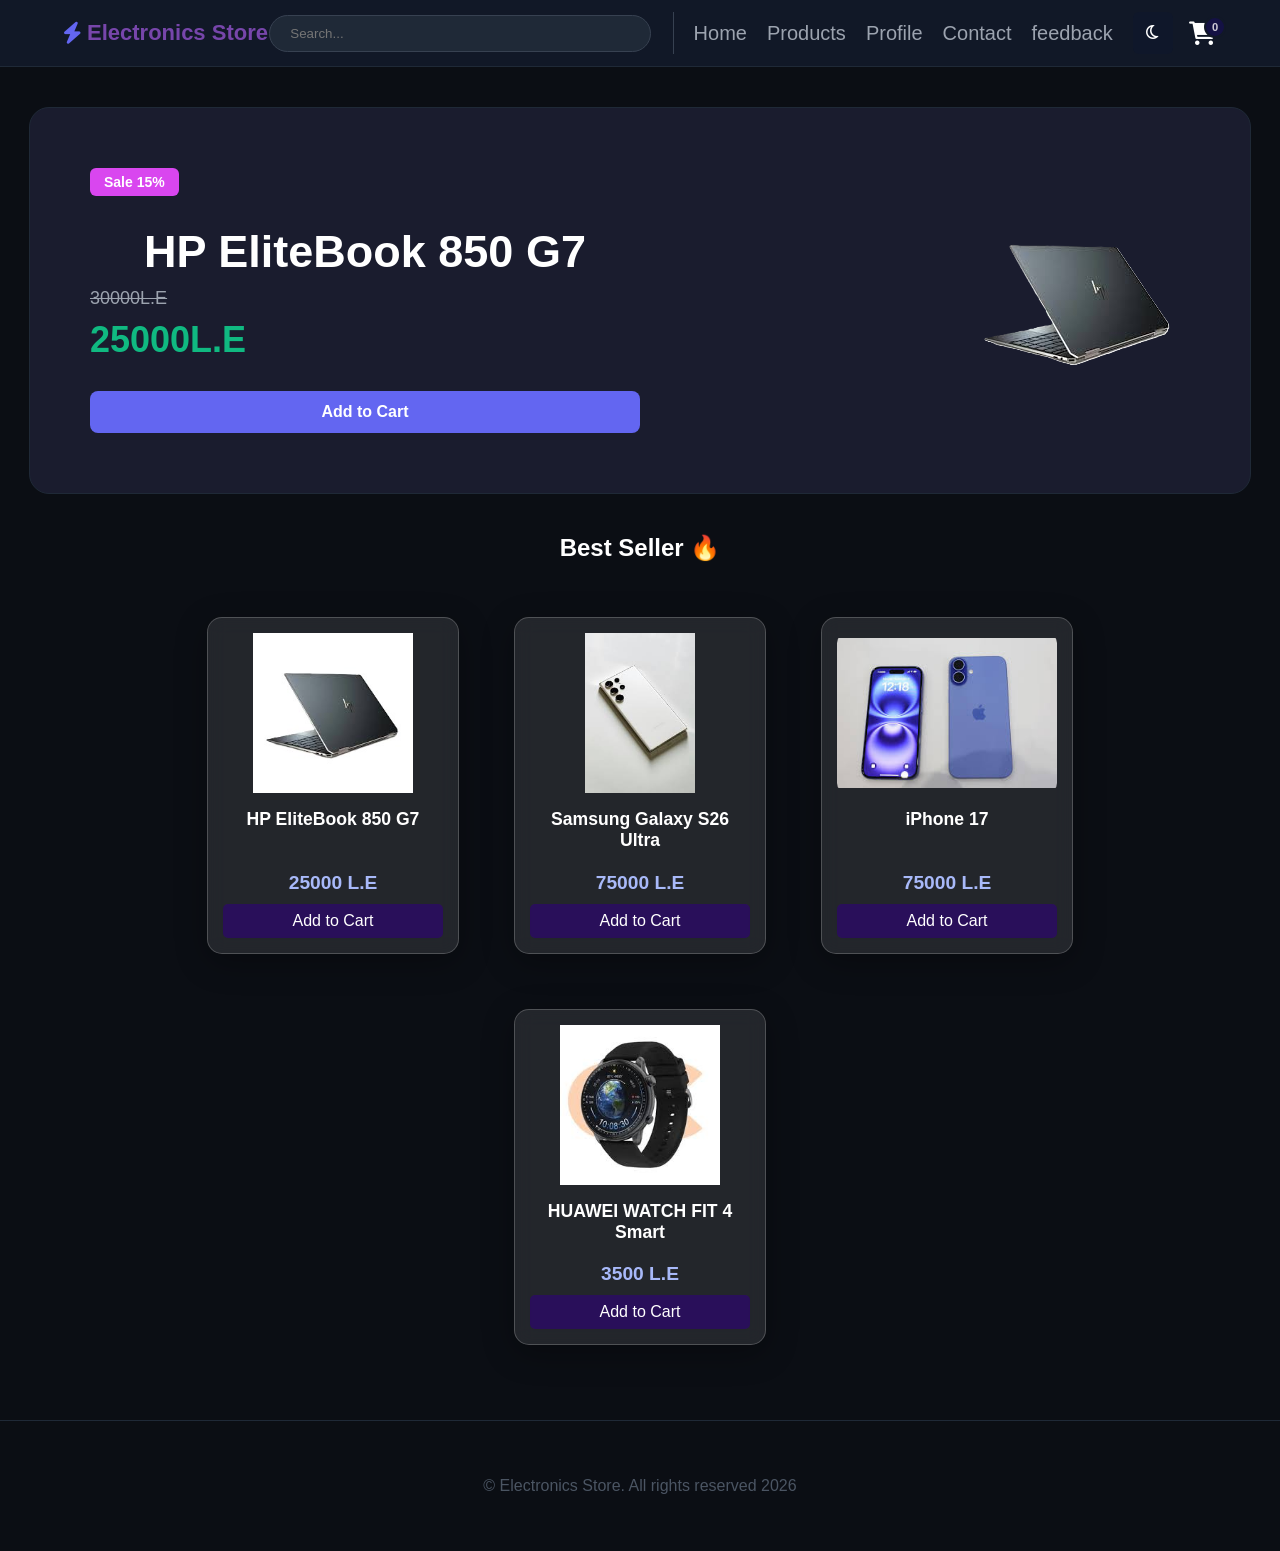
==== index.html @ 1440ccaf "first commit" ====
<!DOCTYPE html>
<html lang="en">

<head>
    <meta charset="UTF-8">
    <meta name="viewport" content="width=device-width, initial-scale=1.0">
    <title>Home</title>
    <link rel="stylesheet" href="css/style1.css">
</head>

<body>
    <header>

        <div class="logo" onclick="location.reload()">
            <i class="fas fa-bolt"></i>
            <span>Electronics Store</span>
        </div>


        <form action="product-details.html" method="GET" class="search-box">
            <input type="text" name="q" id="searchInput" placeholder="Search...">
        </form>


        <nav>
            <ul>
                <section>
                    <li><a href="index.html">Home</a></li>
                    <li><a href="product-details.html">Products</a></li>
                    <li><a href="profile.html">Profile</a></li>
                    <li><a href="contact.html">Contact</a></li>
                    <li><a href="feedback.html">feedback</a></li>
                    <li><button class="mode"><i class="fa-regular fa-moon"></i></button></li>
                </section>

            </ul>
        </nav>

        <section>
            <li style="list-style: none;">
                <a href="cart.html" class="cart-link" aria-label="Cart">
                    <i class="fas fa-shopping-cart"></i>
                    <span id="cart-count">0</span>
                </a>
            </li>
        </section>

    </header>

    <main>
        <section class="sale-banner" id="special-sale">
            <div class="sale-content">
                <div class="sale-badge">Sale 15%</div>
                <h2 id="sale-product-name">HP EliteBook 850 G7</h2>
                <p class="old-price">30000L.E</p>
                <p class="new-price">25000L.E</p>
                <button class="buy-now" onclick="addToCart(1)">Add to Cart</button>
            </div>
            <div class="sale-image">
                <img src="images/imag7i890o09es.png" alt="Sale Product">
            </div>
        </section>

        <h2 class="section-title"> Best Seller 🔥</h2>

        <div id="bestSellerContainer" class="cards-container"></div>

        <section id="all">
            <div id="all-products"></div>
        </section>

        <div id="laptops" style="display:none;"></div>
        <div id="phones" style="display:none;"></div>
        <div id="watches" style="display:none;"></div>
        <div id="power" style="display:none;"></div>
    </main>


    <footer>
        <p>© Electronics Store. All rights reserved 2026</p>
    </footer>

    <script src="script2.js"></script>
    <script src="script.js"></script>

</body>

</html>
---- css/style1.css ----
﻿@import url('https://cdnjs.cloudflare.com/ajax/libs/font-awesome/6.0.0/css/all.min.css');

.product-card {
    background: var(--card-bg);
    border-radius: 15px;
    padding: 20px;
    text-align: center;
    border: 1px solid #334155;
    transition: 0.3s;
    position: relative;
}

.product-card:hover {
    border-color: var(--primary);
    transform: translateY(-5px);
}

.product-card img {
    width: 100%;
    height: 180px;
    object-fit: contain;
    margin-bottom: 15px;
}

.price {
    color: var(--accent);
    font-size: 1.3rem;
    font-weight: bold;
    margin: 10px 0;
}


.qty-input-container {
    display: flex;
    justify-content: center;
    align-items: center;
    gap: 10px;
    margin-bottom: 15px;
}

.qty-btn {
    background: #334155;
    border: none;
    color: white;
    width: 30px;
    height: 30px;
    border-radius: 5px;
    cursor: pointer;
}

.qty-num {
    width: 40px;
    text-align: center;
    background: none;
    border: 1px solid #334155;
    color: white;
    border-radius: 5px;
    padding: 5px;
}

button.add-to-cart {
    background: var(--primary);
    color: white;
    border: none;
    padding: 12px;
    border-radius: 8px;
    cursor: pointer;
    width: 100%;
    font-weight: bold;
}


#cart-modal {
    display: none;
    position: fixed;
    top: 50%;
    left: 50%;
    transform: translate(-50%, -50%);
    background: var(--card-bg);
    padding: 30px;
    border-radius: 20px;
    z-index: 2000;
    width: 90%;
    max-width: 450px;
    box-shadow: 0 0 50px rgba(0, 0, 0, 0.8);
    overflow-y: auto;
    max-height: 90vh;
}

.input-group {
    margin-bottom: 15px;
}

.input-group input,
.input-group select {
    width: 95%;
    padding: 12px;
    border-radius: 8px;
    border: 1px solid #334155;
    background: #0f172a;
    color: white;
}

.discount-badge {
    background: #10b981;
    color: white;
    padding: 5px 10px;
    border-radius: 5px;
    font-size: 0.8rem;
    margin-top: 10px;
    display: inline-block;
}

.cart-link {
    position: relative;
    display: inline-flex;
    align-items: center;
    text-decoration: none;
    color: #fff !important;
    font-size: 1.5rem;
    margin-left: 15px;
}

#cart-count {
    position: absolute;
    top: -5px;
    right: -10px;
    background: #141144;
    color: rgb(204, 200, 213);
    font-size: 0.7rem;
    width: 18px;
    height: 18px;
    border-radius: 50%;
    display: flex;
    align-items: center;
    justify-content: center;
    font-weight: bold;
    border: 2px solid #111827;
}


body {
    margin: 0;
    font-family: 'Inter', sans-serif;
    background: #0b0e14;
    color: #fff;
}

.white {
    background: #fff;

}

header {
    background: #111827;
    display: flex;
    justify-content: space-between;
    align-items: center;
    padding: 12px 5%;
    border-bottom: 1px solid #1f2937;
    width: 100%;
    box-sizing: border-box;
}



header nav {
    display: flex;
    justify-content: center;
}



header div {
    display: flex;
    align-items: center;
    gap: 6px;
    font-size: 22px;
    font-weight: bold;
    color: #6366f1;
    cursor: pointer;
}

header div span:last-child {
    color: #7746ab;
}

header form {
    display: flex;
    align-items: center;
    background: #1f2937;
    border: 1px solid #374151;
    border-radius: 50px;
    padding: 5px 15px;
    width: 350px;
}

header form input {
    flex: 1;
    background: none;
    border: none;
    outline: none;
    color: #fff;
    padding: 5px;
}

header form button {
    background: none;
    border: none;
    color: #9ca3af;
    cursor: pointer;
}

header nav ul {
    display: flex;
    align-items: center;
    list-style: none;
    margin: 0;
    padding: 0;
}

header nav ul section {
    display: flex;
    align-items: center;
    gap: 20px;
}

header nav ul li a {
    text-decoration: none;
    color: #9ca3af;
    font-size: 14px;
    font-weight: 500;
    transition: 0.3s;
}

header nav ul li a:hover {
    color: #fff;
}

header nav ul section:last-child {
    margin-left: 20px;
    padding-left: 20px;
    border-left: 1px solid #374151;
}


header.no-search nav {
    flex: 1;
    display: flex;
    justify-content: center;
}

header.no-search nav ul section {
    gap: 40px;
}

header.no-search nav ul section:last-child {
    border-left: none;
    margin-left: 0;
    padding-left: 0;
}

header nav ul section:last-child a {
    font-size: 20px;
    position: relative;
}


.category-nav {
    display: flex;
    justify-content: center;
    gap: 15px;
    margin: 30px 0;
    flex-wrap: wrap;
}

.category-nav a {
    padding: 10px 25px;
    border-radius: 50px;
    background: rgba(255, 255, 255, 0.05);
    border: 1px solid rgba(255, 255, 255, 0.1);
    color: #6567d7;
    text-decoration: none;
    font-weight: 500;
    transition: all 0.3s ease;
}

.category-nav a:hover {
    background: rgba(255, 255, 255, 0.1);
    color: white;
}

.category-nav a.active {
    background: #6366f1;
    color: rgb(255, 255, 255);
    border-color: #6366f1;
    box-shadow: 0 4px 15px rgba(75, 57, 195, 0.4);
}


.sale-banner {
    background: #1a1c2e;
    margin: 40px auto;
    max-width: 1100px;
    border-radius: 20px;
    padding: 60px;
    display: flex;
    align-items: center;
    justify-content: space-between;
    border: 1px solid #1f2937;
    text-align: left;
}

.sale-content {
    flex: 1;
}


.sale-badge {
    background-color: #d946ef;
    color: white;
    padding: 6px 14px;
    border-radius: 6px;
    font-weight: bold;
    font-size: 14px;
    display: inline-block;
    margin-bottom: 20px;
}

#sale-product-name {
    font-size: 45px;
    margin: 10px 0;
    font-weight: 800;
    color: #fff;
}

.old-price {
    color: #9ca3af;
    text-decoration: line-through;
    font-size: 18px;
    margin: 5px 0;
}

.new-price {
    color: #10b981;
    font-size: 36px;
    font-weight: bold;
    margin: 10px 0 30px 0;
}

.buy-now {
    background-color: #6366f1;
    color: white;
    border: none;
    padding: 12px 30px;
    font-size: 16px;
    font-weight: 600;
    border-radius: 8px;
    cursor: pointer;
    transition: 0.3s ease;
}

.buy-now:hover {
    background-color: #4f46e5;
    transform: translateY(-2px);
}


.sale-image {
    flex: 1;
    display: flex;
    justify-content: flex-end;
}


.section-title {
    text-align: center;
    max-width: 1100px;
    margin: 40px auto 20px;
    font-size: 24px;
}


.cards-container {
    display: flex;
    justify-content: center;
    gap: 25px;
    flex-wrap: wrap;
    padding: 20px 5%;
}



footer {
    text-align: center;
    padding: 40px;
    border-top: 1px solid #1f2937;
    color: #4b5563;
    width: 100%;
    box-sizing: border-box;
}


main section h2 {
    text-align: center;
    margin: 30px auto;
}

main section div[id$='-products'] {
    display: flex;
    justify-content: center;
    flex-wrap: wrap;
    gap: 25px;
    padding: 20px 0;
}


header.no-search nav {
    flex: 1;
    display: flex;
    justify-content: center;
}

header.no-search nav ul section {
    gap: 40px;
}

header.no-search nav ul section:last-child {
    border-left: none !important;
    margin-left: 0 !important;
    padding-left: 0 !important;
}

button {
    width: 100%;
    background-color: #0f172a;
    color: white;
    padding: 12px;
    border: none;
    border-radius: 6px;
    cursor: pointer;
    font-size: 16px;
}
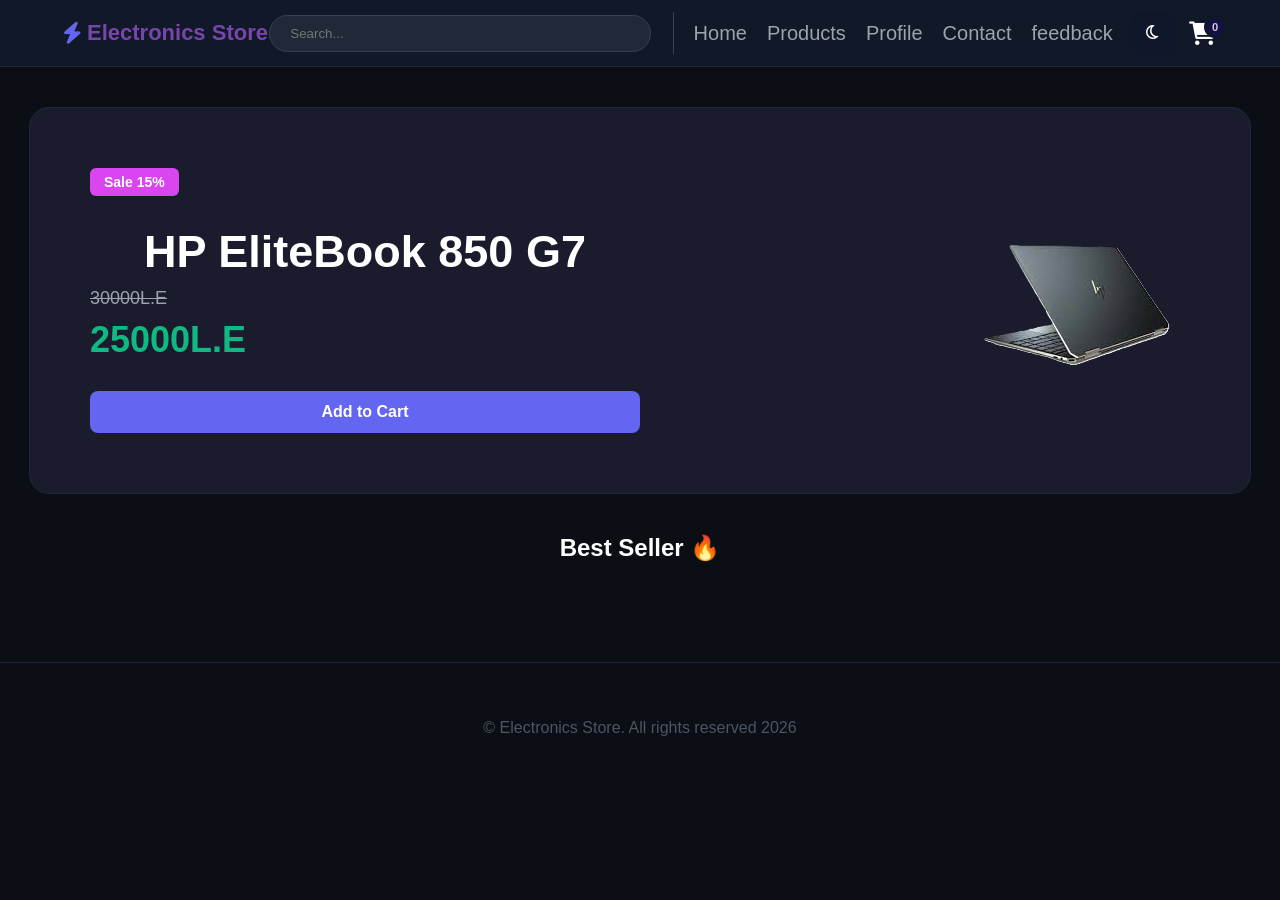
==== commit d043e62c: "Add files via upload" ====
--- a/index.html
+++ b/index.html
@@ -1,88 +1,88 @@
-<!DOCTYPE html>
-<html lang="en">
-
-<head>
-    <meta charset="UTF-8">
-    <meta name="viewport" content="width=device-width, initial-scale=1.0">
-    <title>Home</title>
-    <link rel="stylesheet" href="css/style1.css">
-</head>
-
-<body>
-    <header>
-
-        <div class="logo" onclick="location.reload()">
-            <i class="fas fa-bolt"></i>
-            <span>Electronics Store</span>
-        </div>
-
-
-        <form action="product-details.html" method="GET" class="search-box">
-            <input type="text" name="q" id="searchInput" placeholder="Search...">
-        </form>
-
-
-        <nav>
-            <ul>
-                <section>
-                    <li><a href="index.html">Home</a></li>
-                    <li><a href="product-details.html">Products</a></li>
-                    <li><a href="profile.html">Profile</a></li>
-                    <li><a href="contact.html">Contact</a></li>
-                    <li><a href="feedback.html">feedback</a></li>
-                    <li><button class="mode"><i class="fa-regular fa-moon"></i></button></li>
-                </section>
-
-            </ul>
-        </nav>
-
-        <section>
-            <li style="list-style: none;">
-                <a href="cart.html" class="cart-link" aria-label="Cart">
-                    <i class="fas fa-shopping-cart"></i>
-                    <span id="cart-count">0</span>
-                </a>
-            </li>
-        </section>
-
-    </header>
-
-    <main>
-        <section class="sale-banner" id="special-sale">
-            <div class="sale-content">
-                <div class="sale-badge">Sale 15%</div>
-                <h2 id="sale-product-name">HP EliteBook 850 G7</h2>
-                <p class="old-price">30000L.E</p>
-                <p class="new-price">25000L.E</p>
-                <button class="buy-now" onclick="addToCart(1)">Add to Cart</button>
-            </div>
-            <div class="sale-image">
-                <img src="images/imag7i890o09es.png" alt="Sale Product">
-            </div>
-        </section>
-
-        <h2 class="section-title"> Best Seller 🔥</h2>
-
-        <div id="bestSellerContainer" class="cards-container"></div>
-
-        <section id="all">
-            <div id="all-products"></div>
-        </section>
-
-        <div id="laptops" style="display:none;"></div>
-        <div id="phones" style="display:none;"></div>
-        <div id="watches" style="display:none;"></div>
-        <div id="power" style="display:none;"></div>
-    </main>
-
-
-    <footer>
-        <p>© Electronics Store. All rights reserved 2026</p>
-    </footer>
-
-    <script src="script2.js"></script>
-    <script src="script.js"></script>
-
-</body>
-
+<!DOCTYPE html>
+<html lang="en">
+
+<head>
+    <meta charset="UTF-8">
+    <meta name="viewport" content="width=device-width, initial-scale=1.0">
+    <title>Home</title>
+    <link rel="stylesheet" href="css/style1.css">
+</head>
+
+<body>
+    <header>
+
+        <div class="logo" onclick="location.reload()">
+            <i class="fas fa-bolt"></i>
+            <span>Electronics Store</span>
+        </div>
+
+
+        <form action="product-details.html" method="GET" class="search-box">
+            <input type="text" name="q" id="searchInput" placeholder="Search...">
+        </form>
+
+
+        <nav>
+            <ul>
+                <section>
+                    <li><a href="index.html">Home</a></li>
+                    <li><a href="product-details.html">Products</a></li>
+                    <li><a href="profile.html">Profile</a></li>
+                    <li><a href="contact.html">Contact</a></li>
+                    <li><a href="feedback.html">feedback</a></li>
+                    <li><button class="mode"><i class="fa-regular fa-moon"></i></button></li>
+                </section>
+
+            </ul>
+        </nav>
+
+        <section>
+            <li style="list-style: none;">
+                <a href="cart.html" class="cart-link" aria-label="Cart">
+                    <i class="fas fa-shopping-cart"></i>
+                    <span id="cart-count">0</span>
+                </a>
+            </li>
+        </section>
+
+    </header>
+
+    <main>
+        <section class="sale-banner" id="special-sale">
+            <div class="sale-content">
+                <div class="sale-badge">Sale 15%</div>
+                <h2 id="sale-product-name">HP EliteBook 850 G7</h2>
+                <p class="old-price">30000L.E</p>
+                <p class="new-price">25000L.E</p>
+                <button class="buy-now" onclick="addToCart(1)">Add to Cart</button>
+            </div>
+            <div class="sale-image">
+                <img src="images/imag7i890o09es.png" alt="Sale Product">
+            </div>
+        </section>
+
+        <h2 class="section-title"> Best Seller 🔥</h2>
+
+        <div id="bestSellerContainer" class="cards-container"></div>
+
+        <section id="all">
+            <div id="all-products"></div>
+        </section>
+
+        <div id="laptops" style="display:none;"></div>
+        <div id="phones" style="display:none;"></div>
+        <div id="watches" style="display:none;"></div>
+        <div id="power" style="display:none;"></div>
+    </main>
+
+
+    <footer>
+        <p>© Electronics Store. All rights reserved 2026</p>
+    </footer>
+
+    <script src="script2.js"></script>
+    <script src="script.js"></script>
+
+</body>
+
 </html>
